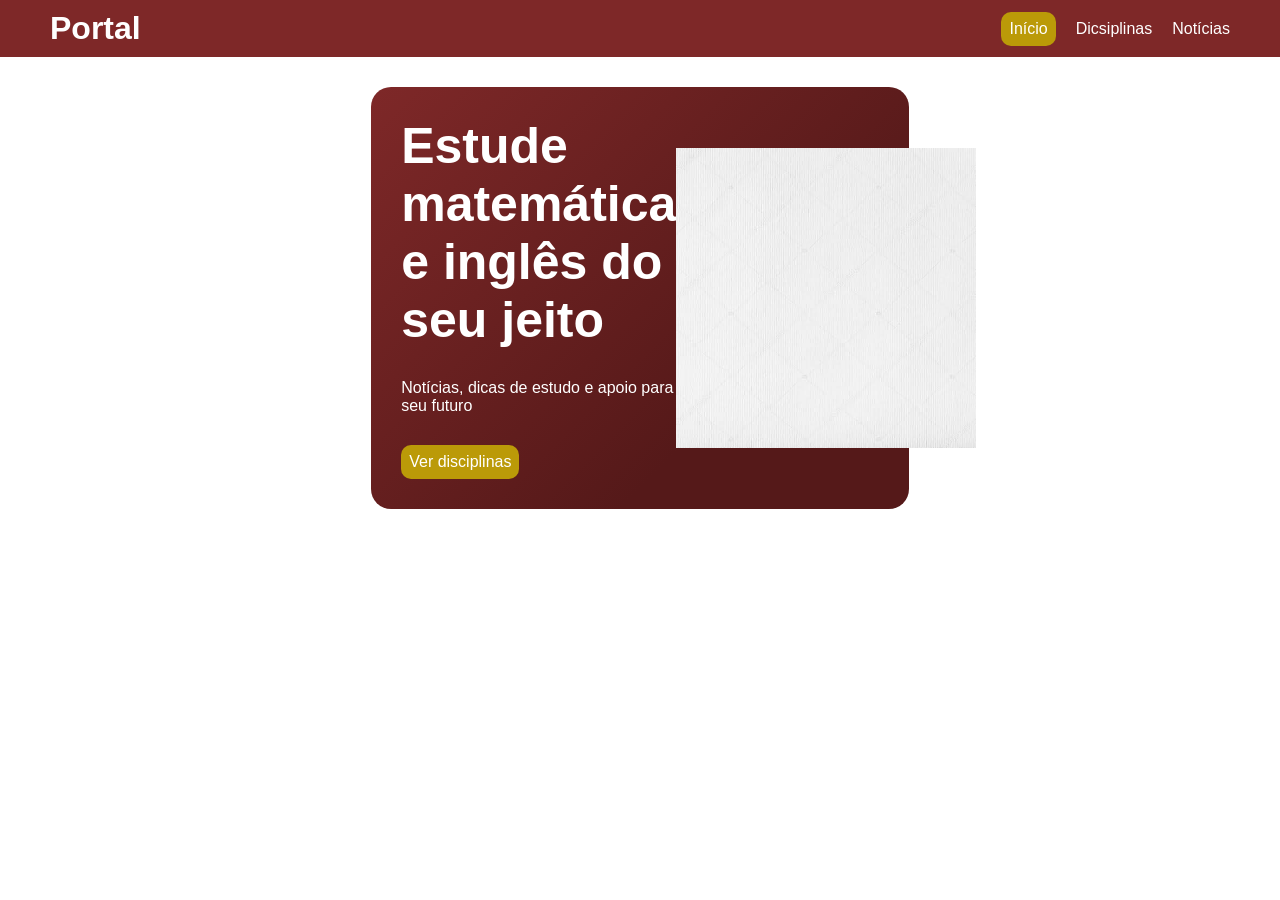
==== index.html @ eff7d259 "feat: header do index" ====
<!DOCTYPE html>
<html lang="en">
<head>
    <meta charset="UTF-8">
    <link rel="stylesheet" href="css/style.css">
    <title>Portal educacional</title>
</head>
<body>
    <header>
        <h1>Portal</h1>
        <section>
            <a class="botao-amarelo" href="">Início</a>
            <a href="">Dicsiplinas</a>
            <a href="">Notícias</a>
        </section>
    </header>
    <main>
        <section id="intro">
            <article>
                <h2>Estude matemática e inglês do seu jeito</h2>
                <p>Notícias, dicas de estudo e apoio para seu futuro</p>
                <a class="botao-amarelo" href="">Ver disciplinas</a>
            </article>
            <img src="assets/img/vazio.png" alt="">
        </section>
    </main>
</body>
</html>
---- css/style.css ----
* {
    margin: 0;
    padding: 0;
    box-sizing: border-box;
    font-family:  'Plus Jakarta Sans', sans-serif;
}

header {
    background-color: #7e2828;
    color: white;
    display: flex;
    justify-content: space-between;
    align-items: center;
    padding: 10px;
    padding-right: 50px;
    padding-left: 50px;
}

header a {
    text-decoration: none;
    color: white;
}

header section {
    display: flex;
    align-items: center;
    gap: 20px;
}

#intro {
    background: linear-gradient(135deg, #7e2828, #551919 70%);
    color: #fff;
    margin: 30px;
    margin-right: 29%;
    margin-left: 29%;
    padding: 30px;
    display: flex;
    align-items: center;
    border-radius: 20px;
}   

#intro img {
    width: 300px;
}

#intro article {
    display: flex;
    flex-direction: column;
    gap: 30px;
    align-items:flex-start;
}
#intro h2 {
    font-size: 50px;
}

.botao-amarelo {
    background-color: rgb(187, 154, 8);
    padding: 8px;
    text-decoration: none;
    color: #fff;
    border-radius: 10px;
    text-align: left;
}
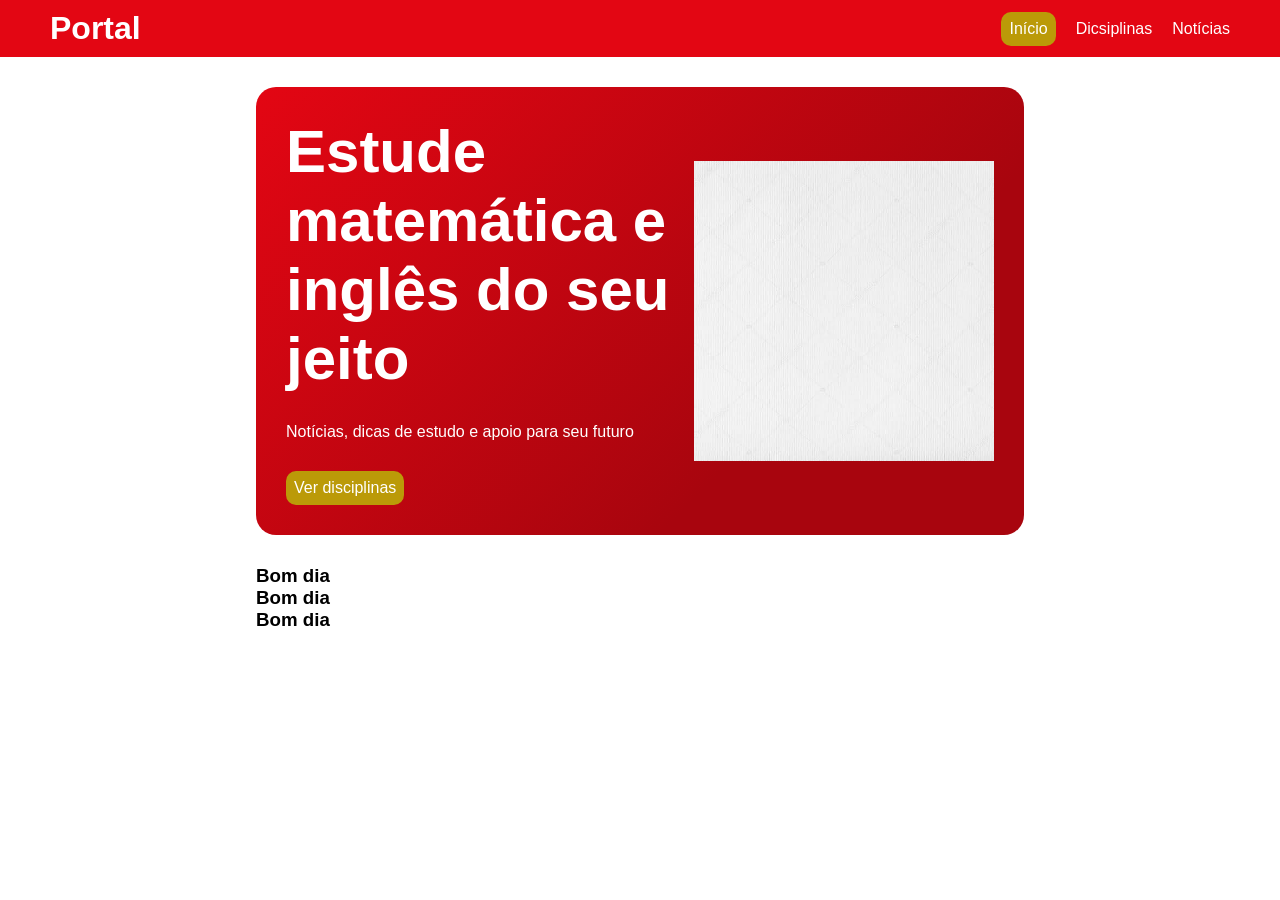
==== commit 722e02ec: "fix: arrumei as cores" ====
--- a/index.html
+++ b/index.html
@@ -21,8 +21,20 @@
                 <p>Notícias, dicas de estudo e apoio para seu futuro</p>
                 <a class="botao-amarelo" href="">Ver disciplinas</a>
             </article>
-            <img src="assets/img/vazio.png" alt="">
+            <img src="assets/img/image.png" alt="">
         </section>
+        <section>
+            <article>
+                <h3>Bom dia</h3>
+            </article>
+            <article>
+                <h3>Bom dia</h3>
+            </article>
+            <article>
+                <h3>Bom dia</h3>
+            </article>
+        </section>
+        
     </main>
 </body>
 </html>
--- a/css/style.css
+++ b/css/style.css
@@ -6,7 +6,7 @@
 }
 
 header {
-    background-color: #7e2828;
+    background-color: #E30613;
     color: white;
     display: flex;
     justify-content: space-between;
@@ -27,12 +27,15 @@
     gap: 20px;
 }
 
+main {
+    padding-right: 20%;
+    padding-left: 20%;
+}
 #intro {
-    background: linear-gradient(135deg, #7e2828, #551919 70%);
+    background: linear-gradient(135deg, #E30613, #A8050E 70%);
     color: #fff;
-    margin: 30px;
-    margin-right: 29%;
-    margin-left: 29%;
+    margin-top: 30px;
+    margin-bottom: 30px;
     padding: 30px;
     display: flex;
     align-items: center;
@@ -50,7 +53,7 @@
     align-items:flex-start;
 }
 #intro h2 {
-    font-size: 50px;
+    font-size: 60px;
 }
 
 .botao-amarelo {
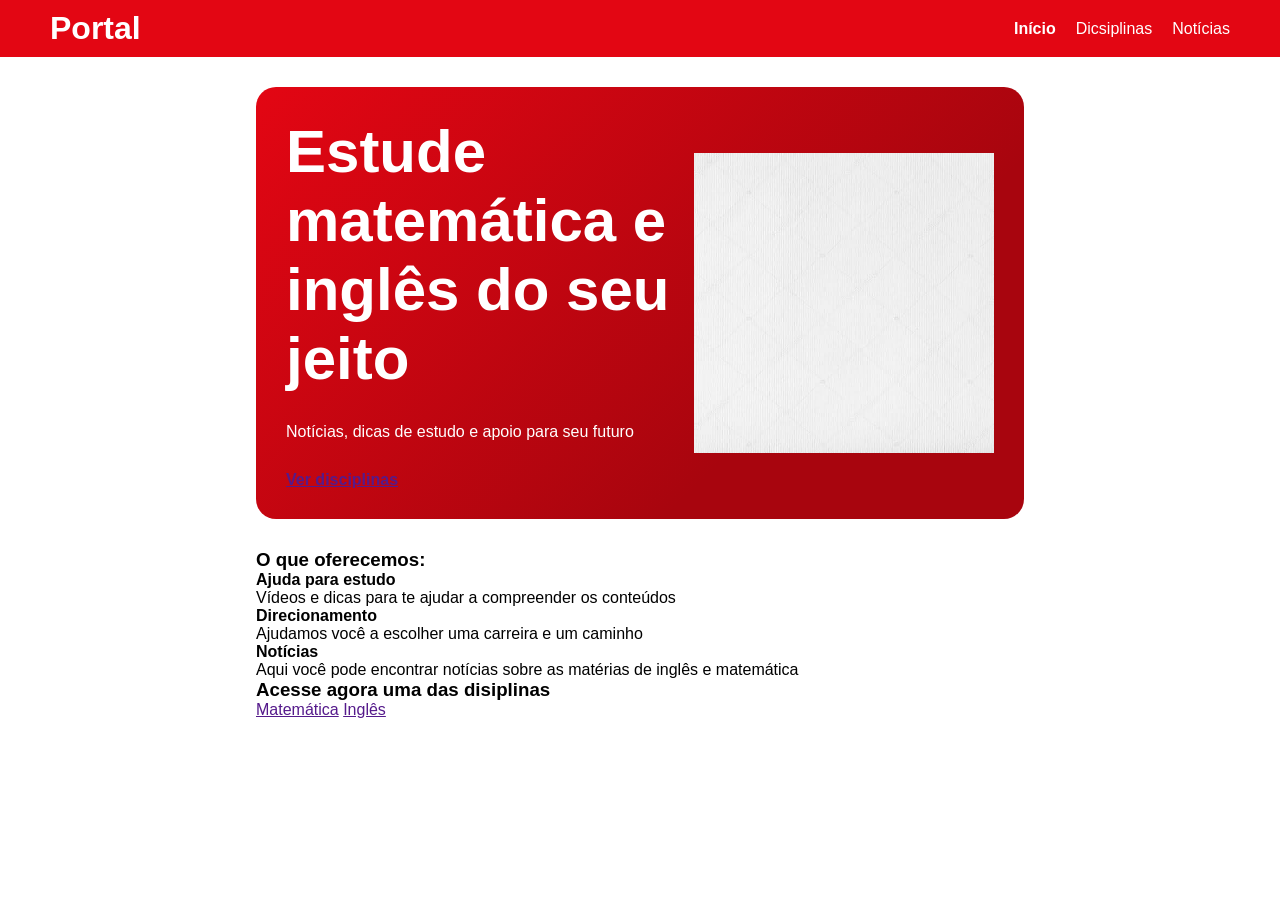
==== commit 9d8d6ff7: "feat: criaco da main" ====
--- a/index.html
+++ b/index.html
@@ -9,32 +9,49 @@
     <header>
         <h1>Portal</h1>
         <section>
-            <a class="botao-amarelo" href="">Início</a>
+            <a class="botao-branco" href=""><b>Início</b></a>
             <a href="">Dicsiplinas</a>
             <a href="">Notícias</a>
         </section>
     </header>
     <main>
-        <section id="intro">
-            <article>
-                <h2>Estude matemática e inglês do seu jeito</h2>
-                <p>Notícias, dicas de estudo e apoio para seu futuro</p>
-                <a class="botao-amarelo" href="">Ver disciplinas</a>
-            </article>
-            <img src="assets/img/image.png" alt="">
+        <section id="main1">
+
+        
+            <section id="intro">
+                <article>
+                    <h2>Estude matemática e inglês do seu jeito</h2>
+                    <p>Notícias, dicas de estudo e apoio para seu futuro</p>
+                    <a class="botao-branco" href=""><b>Ver disciplinas</b></a>
+                </article>
+                <img src="assets/img/image.png" alt="">
+            </section>
+            <section id="vantagens">
+                <h3>O que oferecemos:</h3>
+                <section>
+                    <article>
+                        <h4>Ajuda para estudo</h4>
+                        <p>Vídeos e dicas para te ajudar a compreender os conteúdos</p>
+                    </article>
+                    <article>
+                        <h4>Direcionamento</h4>
+                        <p>Ajudamos você a escolher uma carreira e um caminho</p>
+                    </article>
+                    <article>
+                        <h4>Notícias</h4>
+                        <p>Aqui você pode encontrar notícias sobre as matérias de inglês e matemática</p>
+                    </article>
+                </section>
+                
+            </section>
         </section>
-        <section>
-            <article>
-                <h3>Bom dia</h3>
-            </article>
-            <article>
-                <h3>Bom dia</h3>
-            </article>
-            <article>
-                <h3>Bom dia</h3>
-            </article>
+        <section id="materias">
+            <h3>Acesse agora uma das disiplinas</h3>
+            <section>
+                    <a class="opcao-materia" href="">Matemática</a>
+                    <a class="opcao-materia" href="">  Inglês</a>
+            </section>
         </section>
-        
     </main>
 </body>
-</html>+</html>
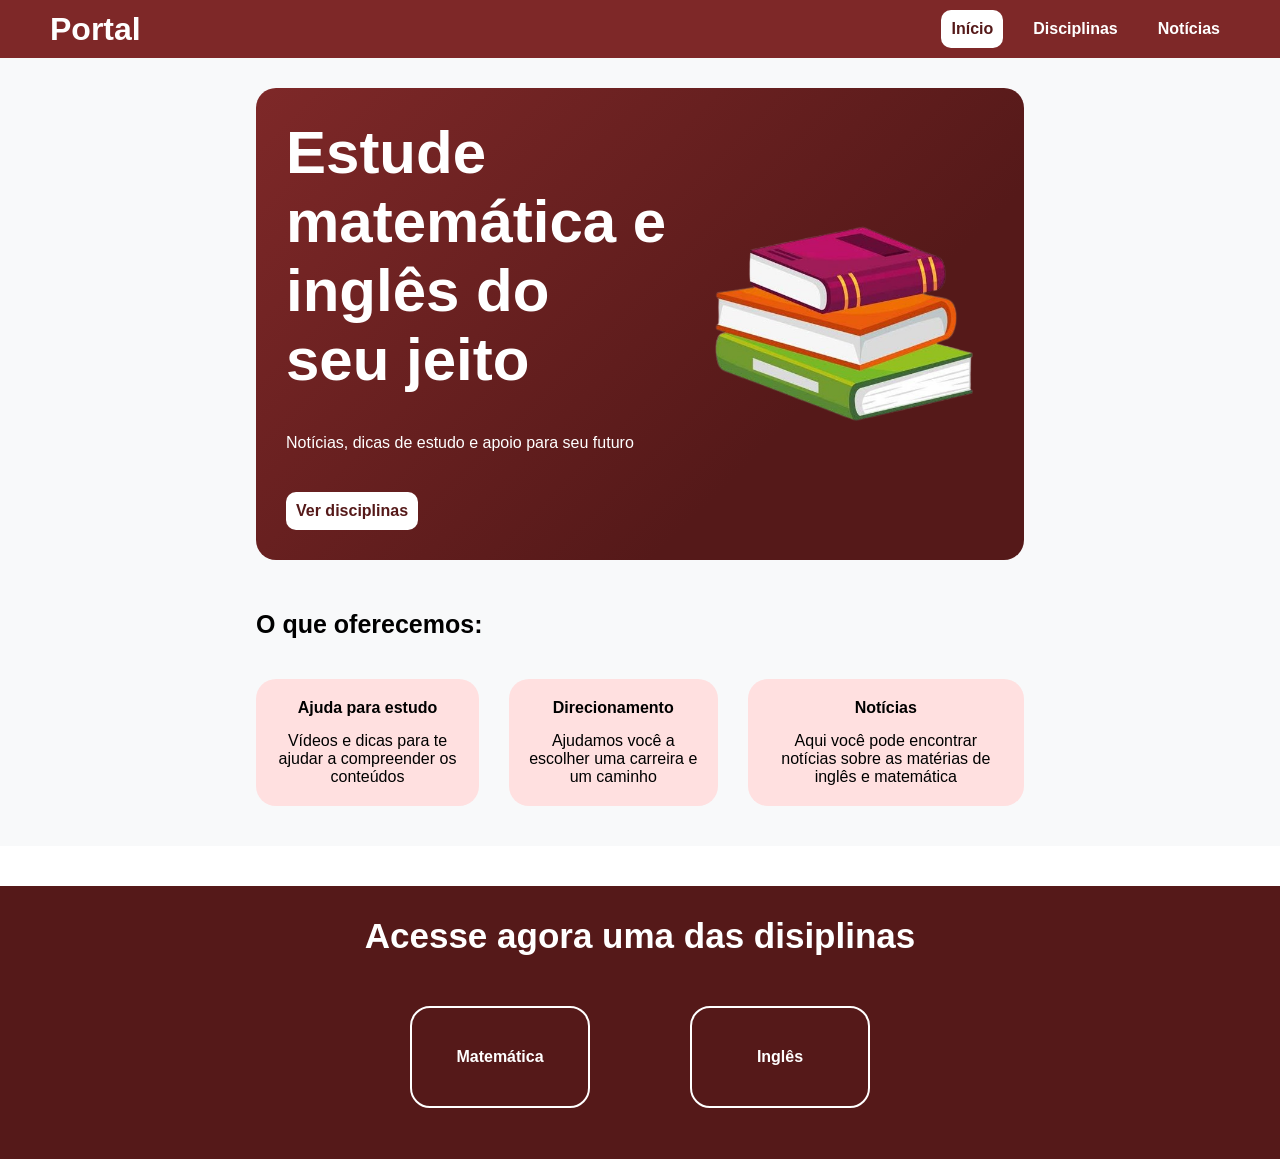
==== commit e1818d44: "style: alinhamento index" ====
--- a/index.html
+++ b/index.html
@@ -10,8 +10,8 @@
         <h1>Portal</h1>
         <section>
             <a class="botao-branco" href=""><b>Início</b></a>
-            <a href="">Dicsiplinas</a>
-            <a href="">Notícias</a>
+            <a class="botao-tranparente" href="pages/disciplinas.html"><b>Disciplinas</b></a>
+            <a class="botao-tranparente"  href=""><b>Notícias</b></a>
         </section>
     </header>
     <main>
@@ -24,7 +24,7 @@
                     <p>Notícias, dicas de estudo e apoio para seu futuro</p>
                     <a class="botao-branco" href=""><b>Ver disciplinas</b></a>
                 </article>
-                <img src="assets/img/image.png" alt="">
+                <img src="assets/img/livros.png" alt="Imagem de livro">
             </section>
             <section id="vantagens">
                 <h3>O que oferecemos:</h3>
@@ -48,8 +48,8 @@
         <section id="materias">
             <h3>Acesse agora uma das disiplinas</h3>
             <section>
-                    <a class="opcao-materia" href="">Matemática</a>
-                    <a class="opcao-materia" href="">  Inglês</a>
+                    <a class="opcao-materia" href="pages/intro-matematica.html"><b>Matemática</b></a>
+                    <a class="opcao-materia" href="pages/intro-ingles.html"><b>Inglês</b></a>
             </section>
         </section>
     </main>
--- a/css/style.css
+++ b/css/style.css
@@ -6,7 +6,7 @@
 }
 
 header {
-    background-color: #E30613;
+    background-color: #7e2828;
     color: white;
     display: flex;
     justify-content: space-between;
@@ -27,40 +27,108 @@
     gap: 20px;
 }
 
-main {
+#main1 {
     padding-right: 20%;
     padding-left: 20%;
+    background-color: #f8f9fa;
+    padding-top: 30px;
 }
 #intro {
-    background: linear-gradient(135deg, #E30613, #A8050E 70%);
+    background: linear-gradient(135deg, #7e2828, #551919 70%);
     color: #fff;
-    margin-top: 30px;
-    margin-bottom: 30px;
     padding: 30px;
+    margin-bottom: 50px;
     display: flex;
     align-items: center;
+    gap: 25px;
     border-radius: 20px;
 }   
 
 #intro img {
     width: 300px;
+    border-radius: 20px;
 }
 
 #intro article {
     display: flex;
     flex-direction: column;
-    gap: 30px;
+    gap: 40px;
     align-items:flex-start;
 }
 #intro h2 {
     font-size: 60px;
 }
 
-.botao-amarelo {
-    background-color: rgb(187, 154, 8);
-    padding: 8px;
+#vantagens h3 {
+    font-size: 25px;
+}
+#vantagens section {
+    display: flex;
+    gap: 30px;
+    padding-top: 40px;
+    padding-bottom: 40px;
+    text-align: center;
+}
+
+#vantagens section article{
+    border-radius: 20px;
+    background-color: #ffe0e0;
+    padding: 20px;
+    display: flex;
+    flex-direction: column;
+    gap: 15px;
+}
+
+#materias {
+    background-color: #551919;
+    color: #fff;
+    text-align: center;
+    padding-top: 30px;
+    padding-bottom: 1px;
+    margin-top: 40px;
+}
+
+#materias h3 {
+    font-size: 35px;
+}
+
+#materias section {
+    display: flex;
+    justify-content: center;
+    gap: 100px;
+    margin: 50px;
+}
+
+.opcao-materia {
     text-decoration: none;
     color: #fff;
+    background-color:#551919;
+    border: 2px solid #fff;
+    padding: 40px;
+    border-radius: 20px;
+    width: 180px;
+}
+.opcao-materia:hover {
+    background-color: #fff;
+    color: #551919;
+}
+.botao-branco {
+    background-color: #fff;
+    padding: 10px;
+    text-decoration: none;
+    color: #551919;
     border-radius: 10px;
-    text-align: left;
+}
+.botao-branco:hover {
+    background-color: #b3b3b3;
+}
+
+.botao-tranparente {
+    padding: 10px;
+}
+.botao-tranparente:hover {
+    background-color: #fff;
+    text-decoration: none;
+    color: #551919;
+    border-radius: 10px;
 }
